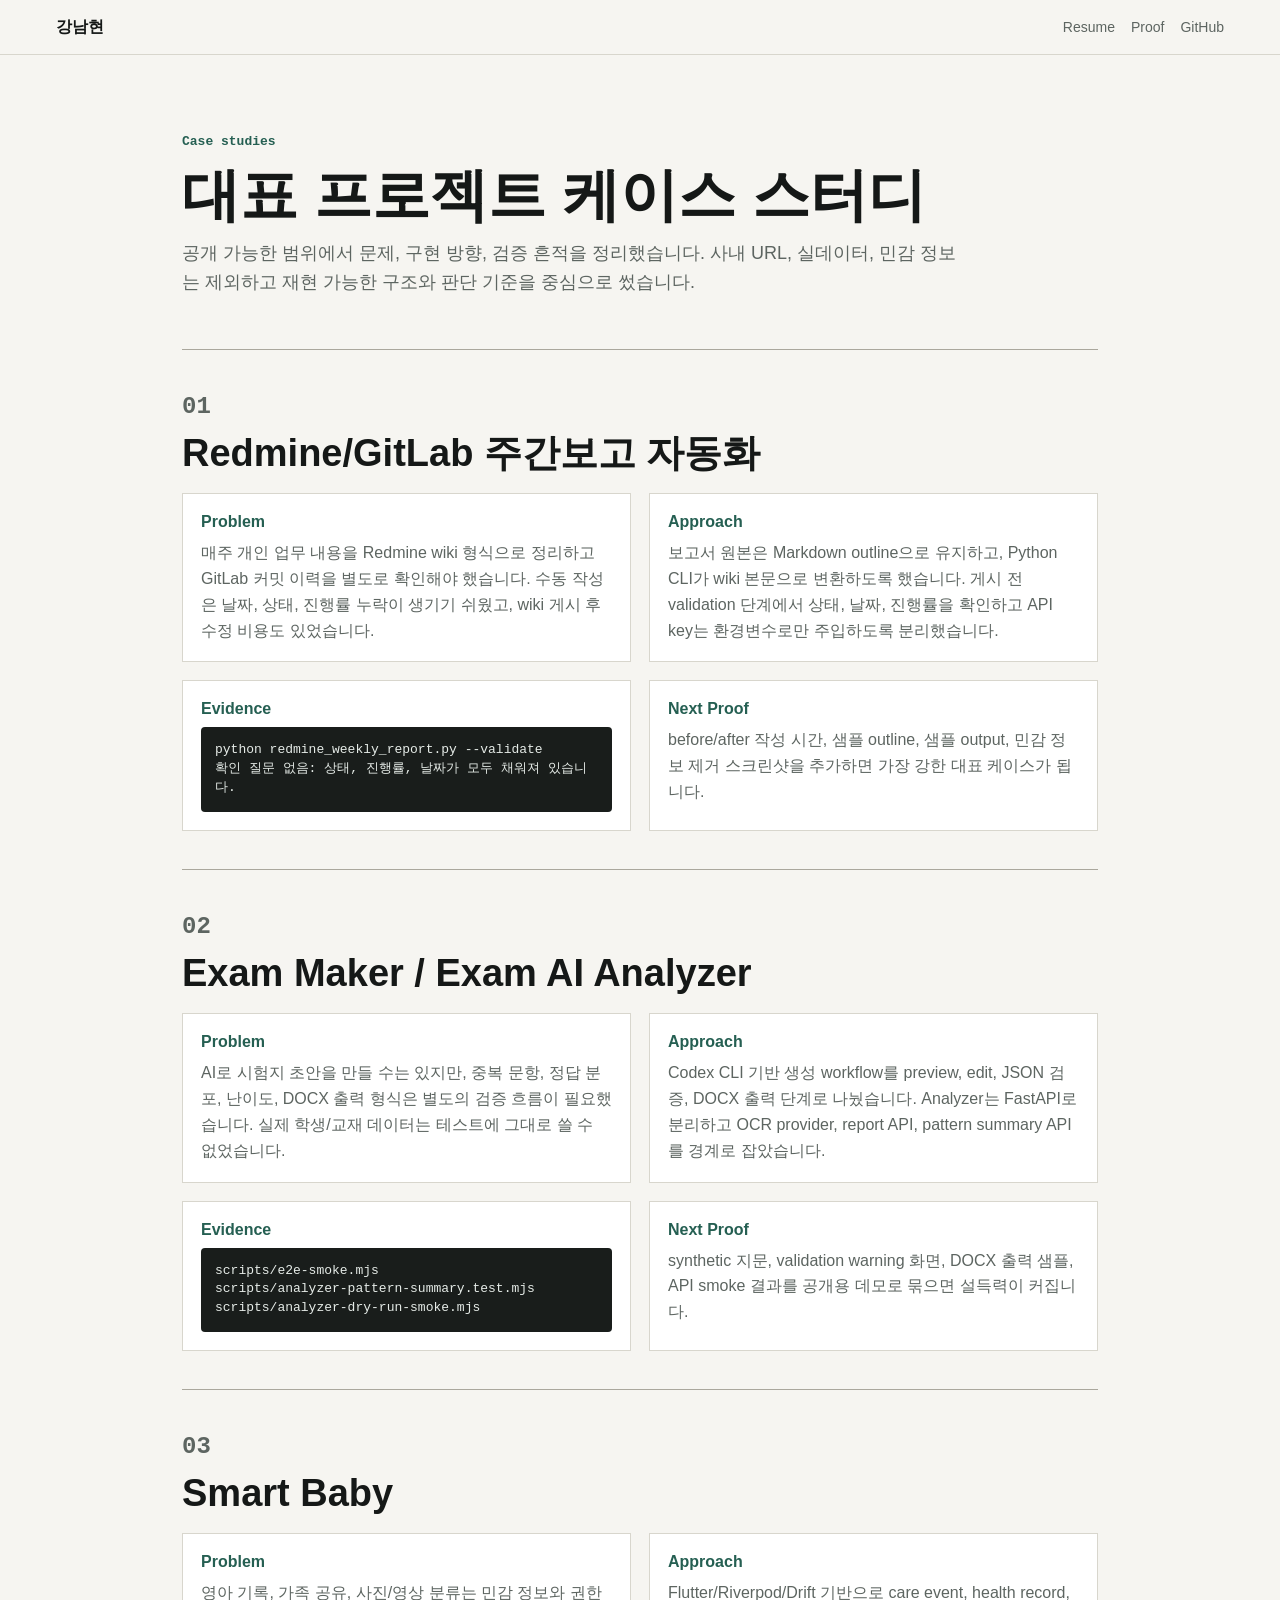
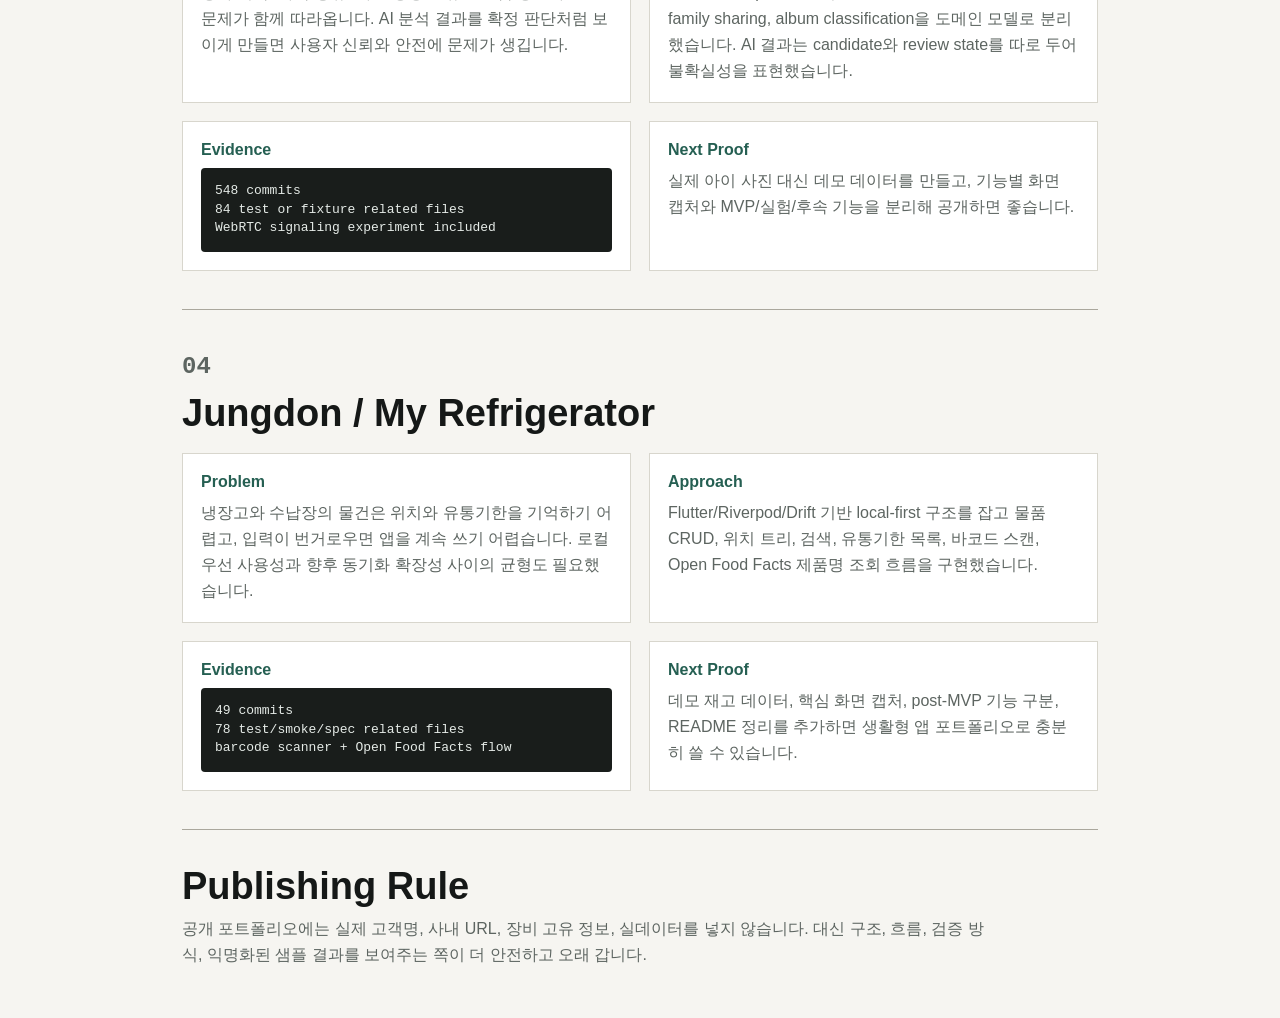
==== case-studies.html @ bd93adaf "Add portfolio resume and case study pages" ====
<!doctype html>
<html lang="ko">
  <head>
    <meta charset="utf-8" />
    <meta name="viewport" content="width=device-width, initial-scale=1" />
    <title>강남현 · Case Studies</title>
    <meta
      name="description"
      content="강남현 포트폴리오 대표 프로젝트 케이스 스터디"
    />
    <link rel="stylesheet" href="./styles.css" />
  </head>
  <body>
    <header class="topbar">
      <a class="name" href="./index.html">강남현</a>
      <nav aria-label="Case study navigation">
        <a href="./resume.html">Resume</a>
        <a href="./index.html#proof">Proof</a>
        <a href="https://github.com/rkdskagus123-ai">GitHub</a>
      </nav>
    </header>

    <main class="doc-page">
      <section class="doc-hero">
        <p class="kicker">Case studies</p>
        <h1>대표 프로젝트 케이스 스터디</h1>
        <p>
          공개 가능한 범위에서 문제, 구현 방향, 검증 흔적을 정리했습니다. 사내 URL,
          실데이터, 민감 정보는 제외하고 재현 가능한 구조와 판단 기준을 중심으로 썼습니다.
        </p>
      </section>

      <article class="study">
        <p class="case-no">01</p>
        <h2>Redmine/GitLab 주간보고 자동화</h2>
        <div class="study-grid">
          <section>
            <h3>Problem</h3>
            <p>
              매주 개인 업무 내용을 Redmine wiki 형식으로 정리하고 GitLab 커밋 이력을
              별도로 확인해야 했습니다. 수동 작성은 날짜, 상태, 진행률 누락이 생기기 쉬웠고,
              wiki 게시 후 수정 비용도 있었습니다.
            </p>
          </section>
          <section>
            <h3>Approach</h3>
            <p>
              보고서 원본은 Markdown outline으로 유지하고, Python CLI가 wiki 본문으로 변환하도록
              했습니다. 게시 전 validation 단계에서 상태, 날짜, 진행률을 확인하고 API key는
              환경변수로만 주입하도록 분리했습니다.
            </p>
          </section>
          <section>
            <h3>Evidence</h3>
            <pre><code>python redmine_weekly_report.py --validate
확인 질문 없음: 상태, 진행률, 날짜가 모두 채워져 있습니다.</code></pre>
          </section>
          <section>
            <h3>Next Proof</h3>
            <p>before/after 작성 시간, 샘플 outline, 샘플 output, 민감 정보 제거 스크린샷을 추가하면 가장 강한 대표 케이스가 됩니다.</p>
          </section>
        </div>
      </article>

      <article class="study">
        <p class="case-no">02</p>
        <h2>Exam Maker / Exam AI Analyzer</h2>
        <div class="study-grid">
          <section>
            <h3>Problem</h3>
            <p>
              AI로 시험지 초안을 만들 수는 있지만, 중복 문항, 정답 분포, 난이도, DOCX 출력 형식은
              별도의 검증 흐름이 필요했습니다. 실제 학생/교재 데이터는 테스트에 그대로 쓸 수 없었습니다.
            </p>
          </section>
          <section>
            <h3>Approach</h3>
            <p>
              Codex CLI 기반 생성 workflow를 preview, edit, JSON 검증, DOCX 출력 단계로 나눴습니다.
              Analyzer는 FastAPI로 분리하고 OCR provider, report API, pattern summary API를 경계로 잡았습니다.
            </p>
          </section>
          <section>
            <h3>Evidence</h3>
            <pre><code>scripts/e2e-smoke.mjs
scripts/analyzer-pattern-summary.test.mjs
scripts/analyzer-dry-run-smoke.mjs</code></pre>
          </section>
          <section>
            <h3>Next Proof</h3>
            <p>synthetic 지문, validation warning 화면, DOCX 출력 샘플, API smoke 결과를 공개용 데모로 묶으면 설득력이 커집니다.</p>
          </section>
        </div>
      </article>

      <article class="study">
        <p class="case-no">03</p>
        <h2>Smart Baby</h2>
        <div class="study-grid">
          <section>
            <h3>Problem</h3>
            <p>
              영아 기록, 가족 공유, 사진/영상 분류는 민감 정보와 권한 문제가 함께 따라옵니다.
              AI 분석 결과를 확정 판단처럼 보이게 만들면 사용자 신뢰와 안전에 문제가 생깁니다.
            </p>
          </section>
          <section>
            <h3>Approach</h3>
            <p>
              Flutter/Riverpod/Drift 기반으로 care event, health record, family sharing, album classification을
              도메인 모델로 분리했습니다. AI 결과는 candidate와 review state를 따로 두어 불확실성을 표현했습니다.
            </p>
          </section>
          <section>
            <h3>Evidence</h3>
            <pre><code>548 commits
84 test or fixture related files
WebRTC signaling experiment included</code></pre>
          </section>
          <section>
            <h3>Next Proof</h3>
            <p>실제 아이 사진 대신 데모 데이터를 만들고, 기능별 화면 캡처와 MVP/실험/후속 기능을 분리해 공개하면 좋습니다.</p>
          </section>
        </div>
      </article>

      <article class="study">
        <p class="case-no">04</p>
        <h2>Jungdon / My Refrigerator</h2>
        <div class="study-grid">
          <section>
            <h3>Problem</h3>
            <p>
              냉장고와 수납장의 물건은 위치와 유통기한을 기억하기 어렵고, 입력이 번거로우면 앱을 계속 쓰기 어렵습니다.
              로컬 우선 사용성과 향후 동기화 확장성 사이의 균형도 필요했습니다.
            </p>
          </section>
          <section>
            <h3>Approach</h3>
            <p>
              Flutter/Riverpod/Drift 기반 local-first 구조를 잡고 물품 CRUD, 위치 트리, 검색,
              유통기한 목록, 바코드 스캔, Open Food Facts 제품명 조회 흐름을 구현했습니다.
            </p>
          </section>
          <section>
            <h3>Evidence</h3>
            <pre><code>49 commits
78 test/smoke/spec related files
barcode scanner + Open Food Facts flow</code></pre>
          </section>
          <section>
            <h3>Next Proof</h3>
            <p>데모 재고 데이터, 핵심 화면 캡처, post-MVP 기능 구분, README 정리를 추가하면 생활형 앱 포트폴리오로 충분히 쓸 수 있습니다.</p>
          </section>
        </div>
      </article>

      <section class="doc-section note">
        <h2>Publishing Rule</h2>
        <p>
          공개 포트폴리오에는 실제 고객명, 사내 URL, 장비 고유 정보, 실데이터를 넣지 않습니다.
          대신 구조, 흐름, 검증 방식, 익명화된 샘플 결과를 보여주는 쪽이 더 안전하고 오래 갑니다.
        </p>
      </section>
    </main>
  </body>
</html>
---- styles.css ----
:root {
  --bg: #f6f5f1;
  --paper: #ffffff;
  --ink: #151817;
  --muted: #5d6561;
  --faint: #8a918d;
  --line: #d8d6cd;
  --line-strong: #aaa79d;
  --accent: #255f52;
  --accent-soft: #e1ebe6;
  --code-bg: #191d1b;
  --code-fg: #e5ebe7;
}

* {
  box-sizing: border-box;
}

html {
  scroll-behavior: smooth;
}

body {
  margin: 0;
  background: var(--bg);
  color: var(--ink);
  font-family:
    "Segoe UI",
    "Apple SD Gothic Neo",
    "Malgun Gothic",
    sans-serif;
  font-size: 16px;
  line-height: 1.62;
}

a {
  color: inherit;
}

.topbar {
  position: sticky;
  top: 0;
  z-index: 10;
  display: flex;
  align-items: center;
  justify-content: space-between;
  gap: 24px;
  padding: 14px clamp(18px, 5vw, 56px);
  border-bottom: 1px solid var(--line);
  background: rgba(246, 245, 241, 0.96);
}

.name {
  font-weight: 800;
  text-decoration: none;
}

nav {
  display: flex;
  flex-wrap: wrap;
  gap: 16px;
  color: var(--muted);
  font-size: 14px;
}

nav a,
.link-row a,
.footer-links a {
  text-decoration: none;
}

main {
  max-width: 1120px;
  margin: 0 auto;
  padding: 0 clamp(18px, 4vw, 32px);
}

.hero {
  display: grid;
  grid-template-columns: minmax(0, 1.35fr) minmax(280px, 0.65fr);
  gap: clamp(28px, 6vw, 72px);
  padding: clamp(52px, 8vw, 96px) 0 48px;
  border-bottom: 1px solid var(--line-strong);
}

.kicker {
  margin: 0 0 12px;
  color: var(--accent);
  font-family: Consolas, "SFMono-Regular", monospace;
  font-size: 13px;
  font-weight: 700;
}

h1,
h2,
h3,
h4,
p {
  margin-top: 0;
}

h1 {
  max-width: 800px;
  margin-bottom: 20px;
  font-size: clamp(34px, 5vw, 58px);
  line-height: 1.08;
  letter-spacing: 0;
}

h2 {
  margin-bottom: 8px;
  font-size: clamp(26px, 3.5vw, 38px);
  line-height: 1.16;
  letter-spacing: 0;
}

h3 {
  margin-bottom: 0;
  font-size: clamp(21px, 2.5vw, 28px);
  line-height: 1.25;
  letter-spacing: 0;
}

h4 {
  margin-bottom: 8px;
  color: var(--accent);
  font-size: 14px;
}

.summary {
  max-width: 760px;
  margin-bottom: 28px;
  color: var(--muted);
  font-size: 18px;
}

.link-row,
.footer-links {
  display: flex;
  flex-wrap: wrap;
  gap: 10px;
}

.link-row a,
.footer-links a {
  display: inline-flex;
  align-items: center;
  min-height: 38px;
  padding: 0 13px;
  border: 1px solid var(--line-strong);
  border-radius: 4px;
  background: var(--paper);
  font-size: 14px;
  font-weight: 700;
}

.facts {
  align-self: start;
  border: 1px solid var(--line-strong);
  background: var(--paper);
}

.facts dl {
  margin: 0;
}

.facts div {
  display: grid;
  grid-template-columns: 74px minmax(0, 1fr);
  gap: 14px;
  padding: 14px 16px;
  border-bottom: 1px solid var(--line);
}

.facts div:last-child {
  border-bottom: 0;
}

dt {
  color: var(--faint);
  font-size: 13px;
  font-weight: 700;
}

dd {
  margin: 0;
  color: var(--ink);
}

.section {
  padding: 56px 0;
  border-bottom: 1px solid var(--line);
}

.section-title {
  max-width: 760px;
  margin-bottom: 28px;
}

.section-title p:last-child {
  margin-bottom: 0;
  color: var(--muted);
}

.case-file {
  border-top: 2px solid var(--ink);
  background: var(--paper);
  margin-bottom: 28px;
}

.case-file header {
  display: grid;
  grid-template-columns: 64px minmax(0, 1fr);
  gap: 16px;
  align-items: start;
  padding: 22px 0 18px;
  margin: 0 22px;
  border-bottom: 1px solid var(--line);
}

.case-no {
  color: var(--accent);
  font-family: Consolas, "SFMono-Regular", monospace;
  font-size: 24px;
  font-weight: 800;
}

.case-type {
  margin-bottom: 4px;
  color: var(--faint);
  font-family: Consolas, "SFMono-Regular", monospace;
  font-size: 13px;
}

.case-grid {
  display: grid;
  grid-template-columns: repeat(4, minmax(0, 1fr));
  border-top: 0;
}

.case-grid > div {
  min-width: 0;
  padding: 20px 22px 22px;
  border-right: 1px solid var(--line);
}

.case-grid > div:last-child {
  border-right: 0;
}

.case-grid p {
  margin-bottom: 0;
  color: var(--muted);
}

pre {
  overflow-x: auto;
  margin: 0;
  padding: 14px;
  border-radius: 4px;
  background: var(--code-bg);
  color: var(--code-fg);
  font-size: 13px;
  line-height: 1.45;
  white-space: pre-wrap;
}

code {
  font-family: Consolas, "SFMono-Regular", monospace;
}

.proof {
  background: transparent;
}

.ledger {
  display: grid;
  border-top: 1px solid var(--line-strong);
  background: var(--paper);
}

.ledger > div {
  display: grid;
  grid-template-columns: 220px minmax(0, 1fr);
  gap: 20px;
  padding: 16px 0;
  margin: 0 22px;
  border-bottom: 1px solid var(--line);
}

.ledger > div:last-child {
  border-bottom: 0;
}

.ledger strong {
  font-size: 16px;
}

.ledger span,
.work-list p,
.todo-list li {
  color: var(--muted);
}

.work-list {
  list-style: none;
  margin: 0;
  padding: 0;
}

.work-list li {
  display: grid;
  grid-template-columns: 150px 250px minmax(0, 1fr);
  gap: 20px;
  padding: 18px 0;
  border-top: 1px solid var(--line);
}

.work-list span {
  color: var(--faint);
  font-family: Consolas, "SFMono-Regular", monospace;
  font-size: 13px;
}

.work-list strong {
  font-size: 16px;
}

.work-list p {
  margin-bottom: 0;
}

.next {
  border-bottom: 0;
}

.todo-list {
  display: grid;
  grid-template-columns: repeat(4, minmax(0, 1fr));
  gap: 12px;
  list-style: none;
  margin: 0;
  padding: 0;
}

.todo-list li {
  min-height: 96px;
  padding: 16px;
  border: 1px solid var(--line);
  background: var(--paper);
}

footer {
  display: flex;
  justify-content: space-between;
  gap: 24px;
  max-width: 1120px;
  margin: 0 auto;
  padding: 34px clamp(18px, 4vw, 32px) 44px;
  border-top: 1px solid var(--line-strong);
}

footer p {
  margin: 6px 0 0;
  color: var(--muted);
}

.doc-page {
  max-width: 980px;
}

.doc-hero {
  padding: clamp(44px, 7vw, 76px) 0 34px;
  border-bottom: 1px solid var(--line-strong);
}

.doc-hero h1 {
  margin-bottom: 12px;
}

.doc-hero > p:not(.kicker) {
  max-width: 780px;
  color: var(--muted);
  font-size: 18px;
}

.meta-row {
  display: flex;
  flex-wrap: wrap;
  gap: 10px 18px;
  margin-top: 22px;
  color: var(--muted);
  font-size: 14px;
}

.doc-section {
  padding: 34px 0;
  border-bottom: 1px solid var(--line);
}

.doc-section > p {
  max-width: 820px;
  color: var(--muted);
}

.skill-cloud {
  display: grid;
  gap: 10px;
}

.skill-cloud > div {
  display: grid;
  grid-template-columns: 190px minmax(0, 1fr);
  gap: 16px;
  padding: 14px 0;
  border-top: 1px solid var(--line);
}

.skill-cloud span,
.timeline li,
.compact-list p,
.study p,
.note p {
  color: var(--muted);
}

.timeline article {
  padding: 24px 0;
  border-top: 1px solid var(--line);
}

.timeline article:first-child {
  border-top: 0;
}

.timeline span {
  color: var(--faint);
  font-family: Consolas, "SFMono-Regular", monospace;
  font-size: 13px;
  font-weight: 700;
}

.timeline h3 {
  margin: 4px 0 10px;
  font-size: 22px;
}

.timeline ul,
.two-col-doc ul {
  margin: 0;
  padding-left: 20px;
}

.compact-list {
  display: grid;
  grid-template-columns: repeat(2, minmax(0, 1fr));
  gap: 14px;
}

.compact-list article {
  padding: 18px;
  border: 1px solid var(--line);
  background: var(--paper);
}

.compact-list h3 {
  margin-bottom: 8px;
  font-size: 20px;
}

.compact-list p {
  margin-bottom: 0;
}

.two-col-doc {
  display: grid;
  grid-template-columns: repeat(2, minmax(0, 1fr));
  gap: 28px;
  border-bottom: 0;
}

.study {
  padding: 38px 0;
  border-bottom: 1px solid var(--line-strong);
}

.study > .case-no {
  margin-bottom: 4px;
}

.study h2 {
  max-width: 820px;
  margin-bottom: 18px;
}

.study-grid {
  display: grid;
  grid-template-columns: repeat(2, minmax(0, 1fr));
  gap: 18px;
}

.study-grid section {
  padding: 18px;
  border: 1px solid var(--line);
  background: var(--paper);
}

.study-grid h3 {
  margin-bottom: 8px;
  color: var(--accent);
  font-size: 16px;
}

.study-grid p {
  margin-bottom: 0;
}

.note {
  border-bottom: 0;
}

@media (max-width: 920px) {
  .hero,
  .case-grid,
  .work-list li,
  .todo-list,
  .skill-cloud > div,
  .compact-list,
  .two-col-doc,
  .study-grid {
    grid-template-columns: 1fr;
  }

  .case-grid > div {
    border-right: 0;
    border-bottom: 1px solid var(--line);
  }

  .case-grid > div:last-child {
    border-bottom: 0;
  }

  .ledger > div {
    grid-template-columns: 1fr;
    gap: 4px;
  }
}

@media (max-width: 620px) {
  .topbar,
  footer {
    flex-direction: column;
    align-items: flex-start;
  }

  nav {
    gap: 10px;
  }

  h1 {
    font-size: 33px;
  }

  .summary {
    font-size: 16px;
  }

  .facts div,
  .case-file header {
    grid-template-columns: 1fr;
  }
}
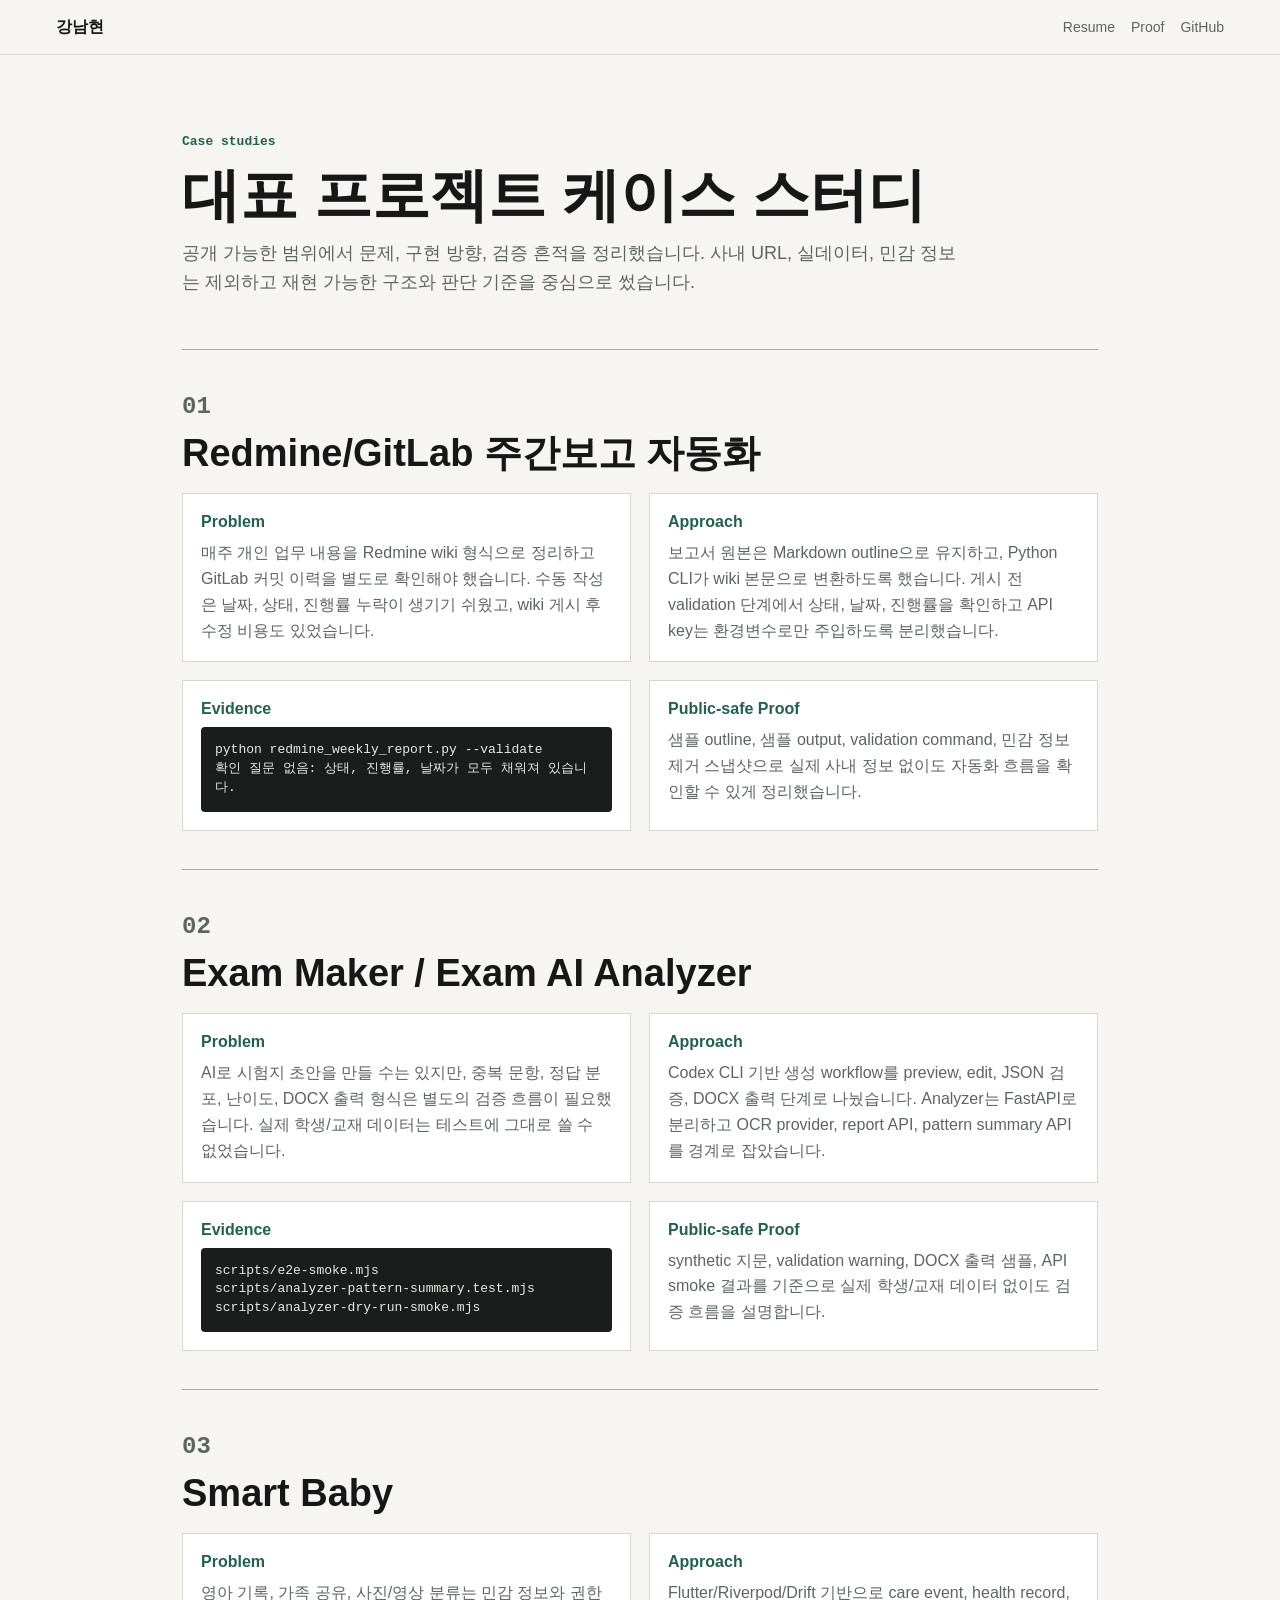
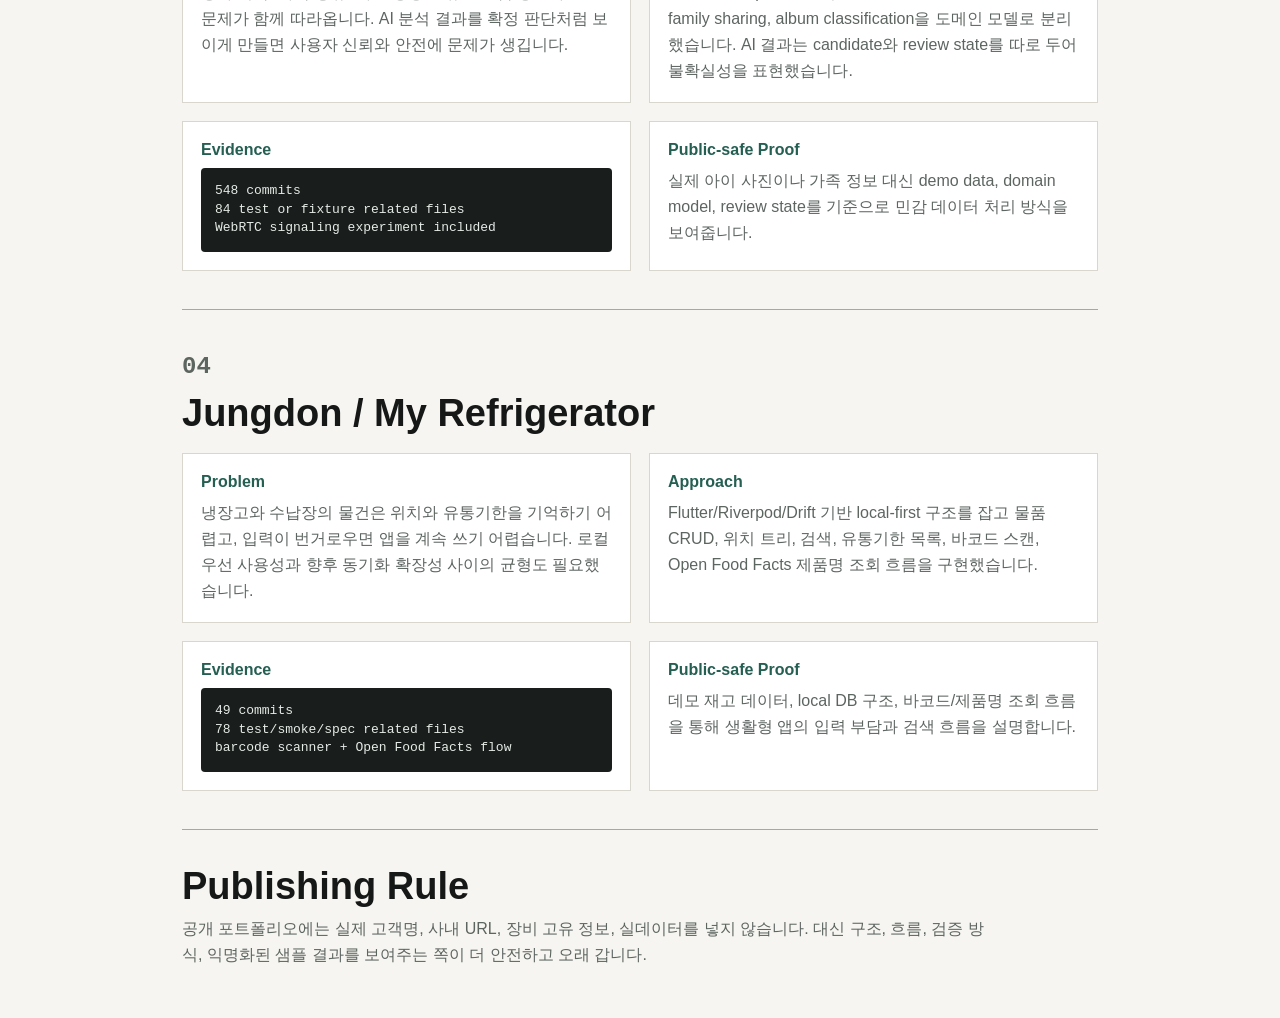
==== commit 6b1085d1: "Reframe portfolio proof sections" ====
--- a/case-studies.html
+++ b/case-studies.html
@@ -56,8 +56,8 @@
 확인 질문 없음: 상태, 진행률, 날짜가 모두 채워져 있습니다.</code></pre>
           </section>
           <section>
-            <h3>Next Proof</h3>
-            <p>before/after 작성 시간, 샘플 outline, 샘플 output, 민감 정보 제거 스크린샷을 추가하면 가장 강한 대표 케이스가 됩니다.</p>
+            <h3>Public-safe Proof</h3>
+            <p>샘플 outline, 샘플 output, validation command, 민감 정보 제거 스냅샷으로 실제 사내 정보 없이도 자동화 흐름을 확인할 수 있게 정리했습니다.</p>
           </section>
         </div>
       </article>
@@ -87,8 +87,8 @@
 scripts/analyzer-dry-run-smoke.mjs</code></pre>
           </section>
           <section>
-            <h3>Next Proof</h3>
-            <p>synthetic 지문, validation warning 화면, DOCX 출력 샘플, API smoke 결과를 공개용 데모로 묶으면 설득력이 커집니다.</p>
+            <h3>Public-safe Proof</h3>
+            <p>synthetic 지문, validation warning, DOCX 출력 샘플, API smoke 결과를 기준으로 실제 학생/교재 데이터 없이도 검증 흐름을 설명합니다.</p>
           </section>
         </div>
       </article>
@@ -118,8 +118,8 @@
 WebRTC signaling experiment included</code></pre>
           </section>
           <section>
-            <h3>Next Proof</h3>
-            <p>실제 아이 사진 대신 데모 데이터를 만들고, 기능별 화면 캡처와 MVP/실험/후속 기능을 분리해 공개하면 좋습니다.</p>
+            <h3>Public-safe Proof</h3>
+            <p>실제 아이 사진이나 가족 정보 대신 demo data, domain model, review state를 기준으로 민감 데이터 처리 방식을 보여줍니다.</p>
           </section>
         </div>
       </article>
@@ -149,8 +149,8 @@
 barcode scanner + Open Food Facts flow</code></pre>
           </section>
           <section>
-            <h3>Next Proof</h3>
-            <p>데모 재고 데이터, 핵심 화면 캡처, post-MVP 기능 구분, README 정리를 추가하면 생활형 앱 포트폴리오로 충분히 쓸 수 있습니다.</p>
+            <h3>Public-safe Proof</h3>
+            <p>데모 재고 데이터, local DB 구조, 바코드/제품명 조회 흐름을 통해 생활형 앱의 입력 부담과 검색 흐름을 설명합니다.</p>
           </section>
         </div>
       </article>
--- a/styles.css
+++ b/styles.css
@@ -25,6 +25,8 @@
   background: var(--bg);
   color: var(--ink);
   font-family:
+    Inter,
+    Pretendard,
     "Segoe UI",
     "Apple SD Gothic Neo",
     "Malgun Gothic",
@@ -35,6 +37,7 @@
 
 a {
   color: inherit;
+  text-underline-offset: 0.18em;
 }
 
 .topbar {
@@ -105,6 +108,8 @@
   font-size: clamp(34px, 5vw, 58px);
   line-height: 1.08;
   letter-spacing: 0;
+  word-break: keep-all;
+  overflow-wrap: anywhere;
 }
 
 h2 {
@@ -152,6 +157,17 @@
   background: var(--paper);
   font-size: 14px;
   font-weight: 700;
+  transition:
+    transform 160ms ease,
+    border-color 160ms ease,
+    background 160ms ease;
+}
+
+.link-row a:hover,
+.footer-links a:hover {
+  transform: translateY(-1px);
+  border-color: var(--ink);
+  background: var(--accent-soft);
 }
 
 .facts {
@@ -206,6 +222,16 @@
   border-top: 2px solid var(--ink);
   background: var(--paper);
   margin-bottom: 28px;
+  transition:
+    border-color 160ms ease,
+    box-shadow 160ms ease,
+    transform 160ms ease;
+}
+
+.case-file:hover {
+  border-color: var(--accent);
+  box-shadow: 0 12px 30px rgba(21, 24, 23, 0.08);
+  transform: translateY(-1px);
 }
 
 .case-file header {
@@ -251,6 +277,26 @@
 .case-grid p {
   margin-bottom: 0;
   color: var(--muted);
+}
+
+.tech-list {
+  display: flex;
+  flex-wrap: wrap;
+  gap: 8px;
+  list-style: none;
+  margin: 0;
+  padding: 0;
+}
+
+.tech-list li {
+  padding: 5px 8px;
+  border: 1px solid var(--line);
+  border-radius: 999px;
+  background: var(--accent-soft);
+  color: var(--accent);
+  font-size: 12px;
+  font-weight: 800;
+  line-height: 1.2;
 }
 
 pre {
@@ -300,6 +346,34 @@
 .work-list p,
 .todo-list li {
   color: var(--muted);
+}
+
+.snapshot-grid {
+  display: grid;
+  grid-template-columns: repeat(3, minmax(0, 1fr));
+  gap: 16px;
+}
+
+.snapshot-grid figure {
+  min-width: 0;
+  margin: 0;
+  border: 1px solid var(--line);
+  background: var(--paper);
+}
+
+.snapshot-grid img {
+  display: block;
+  width: 100%;
+  aspect-ratio: 5 / 3;
+  object-fit: cover;
+  border-bottom: 1px solid var(--line);
+}
+
+.snapshot-grid figcaption {
+  padding: 12px 14px;
+  color: var(--muted);
+  font-size: 13px;
+  font-weight: 700;
 }
 
 .work-list {
@@ -524,6 +598,7 @@
   .case-grid,
   .work-list li,
   .todo-list,
+  .snapshot-grid,
   .skill-cloud > div,
   .compact-list,
   .two-col-doc,
@@ -558,7 +633,8 @@
   }
 
   h1 {
-    font-size: 33px;
+    font-size: 30px;
+    line-height: 1.16;
   }
 
   .summary {
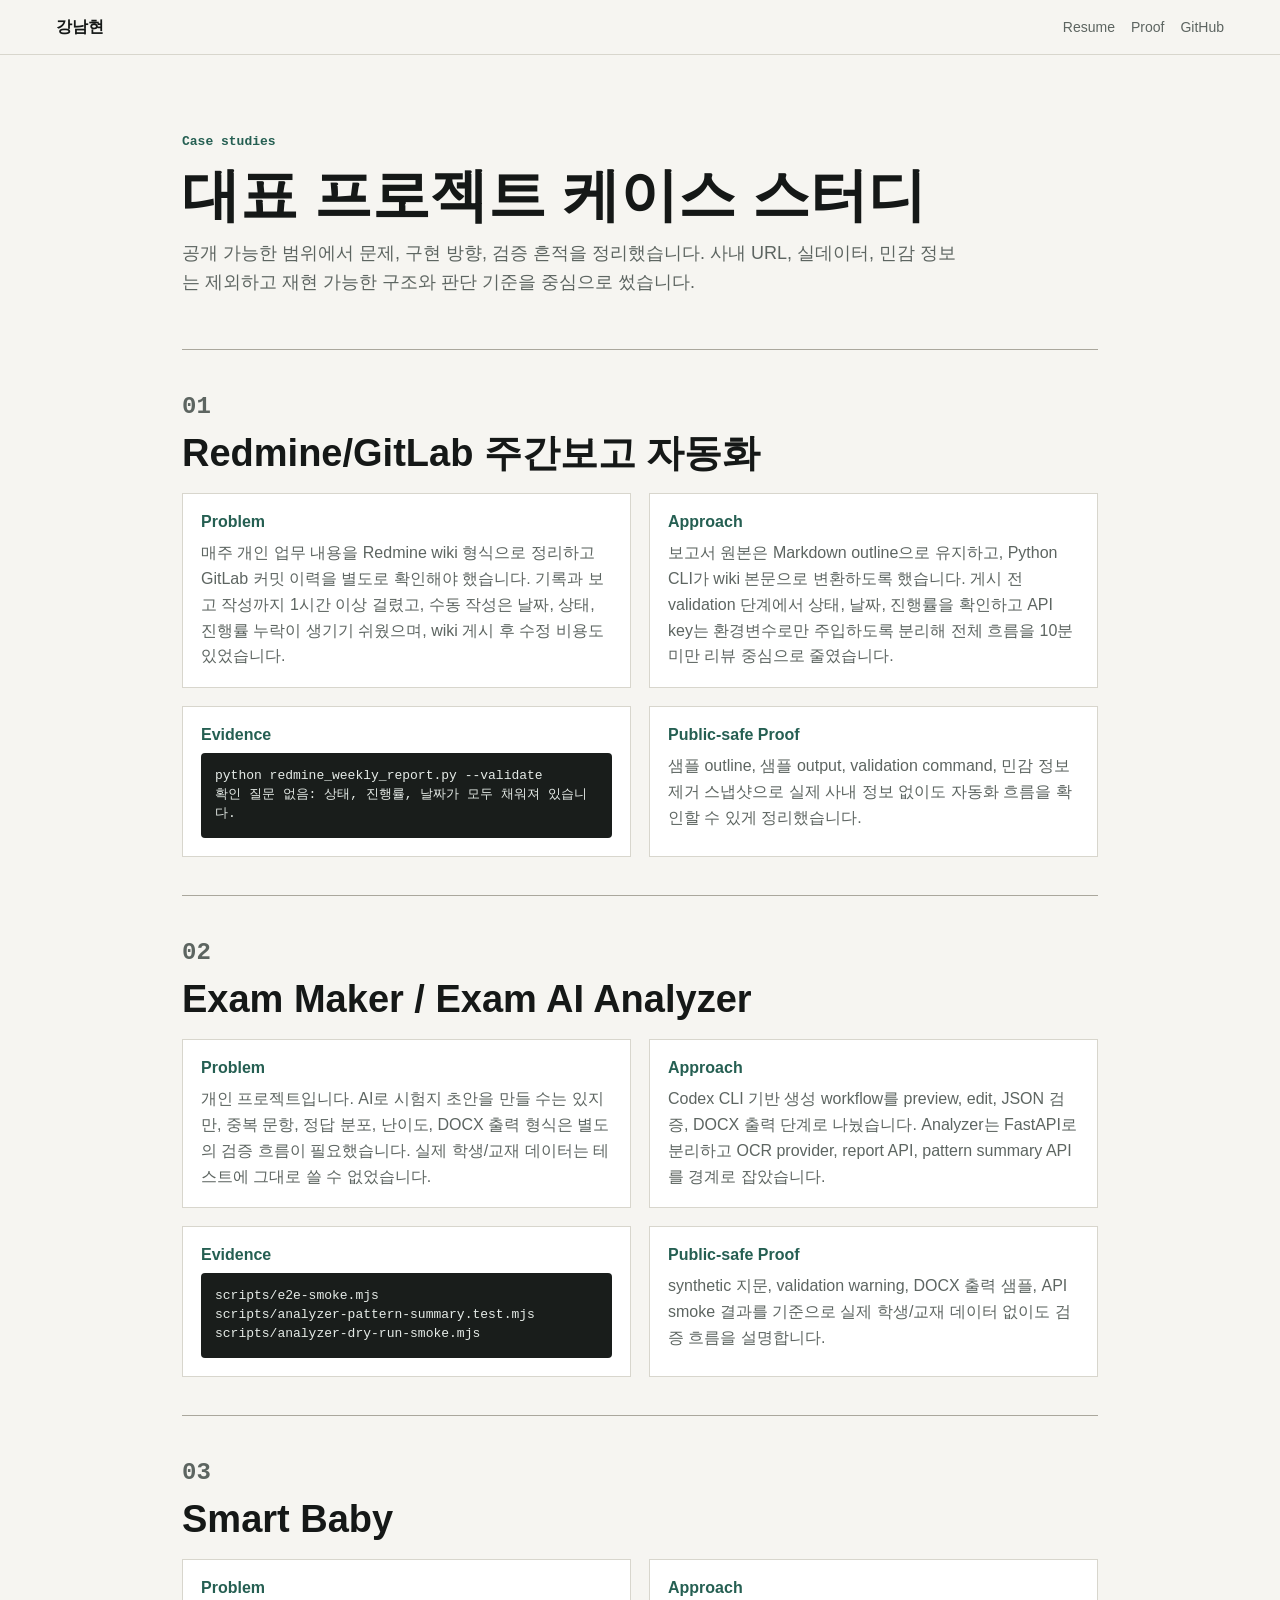
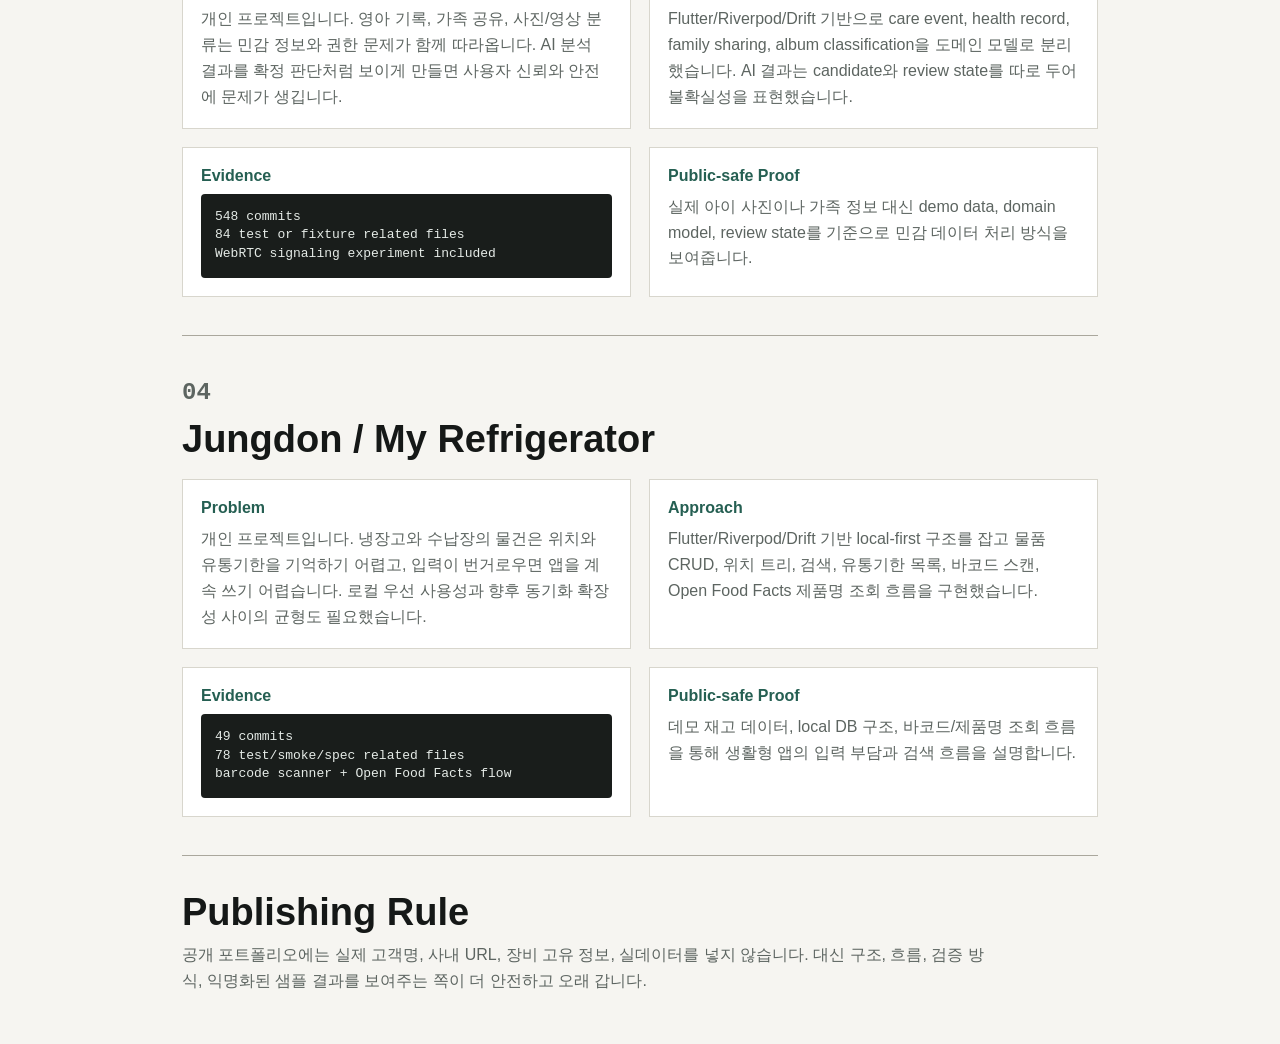
==== commit 4c7c2aef: "Add quantified automation outcomes" ====
--- a/case-studies.html
+++ b/case-studies.html
@@ -38,7 +38,8 @@
             <h3>Problem</h3>
             <p>
               매주 개인 업무 내용을 Redmine wiki 형식으로 정리하고 GitLab 커밋 이력을
-              별도로 확인해야 했습니다. 수동 작성은 날짜, 상태, 진행률 누락이 생기기 쉬웠고,
+              별도로 확인해야 했습니다. 기록과 보고 작성까지 1시간 이상 걸렸고,
+              수동 작성은 날짜, 상태, 진행률 누락이 생기기 쉬웠으며,
               wiki 게시 후 수정 비용도 있었습니다.
             </p>
           </section>
@@ -47,7 +48,7 @@
             <p>
               보고서 원본은 Markdown outline으로 유지하고, Python CLI가 wiki 본문으로 변환하도록
               했습니다. 게시 전 validation 단계에서 상태, 날짜, 진행률을 확인하고 API key는
-              환경변수로만 주입하도록 분리했습니다.
+              환경변수로만 주입하도록 분리해 전체 흐름을 10분 미만 리뷰 중심으로 줄였습니다.
             </p>
           </section>
           <section>
@@ -69,7 +70,7 @@
           <section>
             <h3>Problem</h3>
             <p>
-              AI로 시험지 초안을 만들 수는 있지만, 중복 문항, 정답 분포, 난이도, DOCX 출력 형식은
+              개인 프로젝트입니다. AI로 시험지 초안을 만들 수는 있지만, 중복 문항, 정답 분포, 난이도, DOCX 출력 형식은
               별도의 검증 흐름이 필요했습니다. 실제 학생/교재 데이터는 테스트에 그대로 쓸 수 없었습니다.
             </p>
           </section>
@@ -100,7 +101,7 @@
           <section>
             <h3>Problem</h3>
             <p>
-              영아 기록, 가족 공유, 사진/영상 분류는 민감 정보와 권한 문제가 함께 따라옵니다.
+              개인 프로젝트입니다. 영아 기록, 가족 공유, 사진/영상 분류는 민감 정보와 권한 문제가 함께 따라옵니다.
               AI 분석 결과를 확정 판단처럼 보이게 만들면 사용자 신뢰와 안전에 문제가 생깁니다.
             </p>
           </section>
@@ -131,7 +132,7 @@
           <section>
             <h3>Problem</h3>
             <p>
-              냉장고와 수납장의 물건은 위치와 유통기한을 기억하기 어렵고, 입력이 번거로우면 앱을 계속 쓰기 어렵습니다.
+              개인 프로젝트입니다. 냉장고와 수납장의 물건은 위치와 유통기한을 기억하기 어렵고, 입력이 번거로우면 앱을 계속 쓰기 어렵습니다.
               로컬 우선 사용성과 향후 동기화 확장성 사이의 균형도 필요했습니다.
             </p>
           </section>
